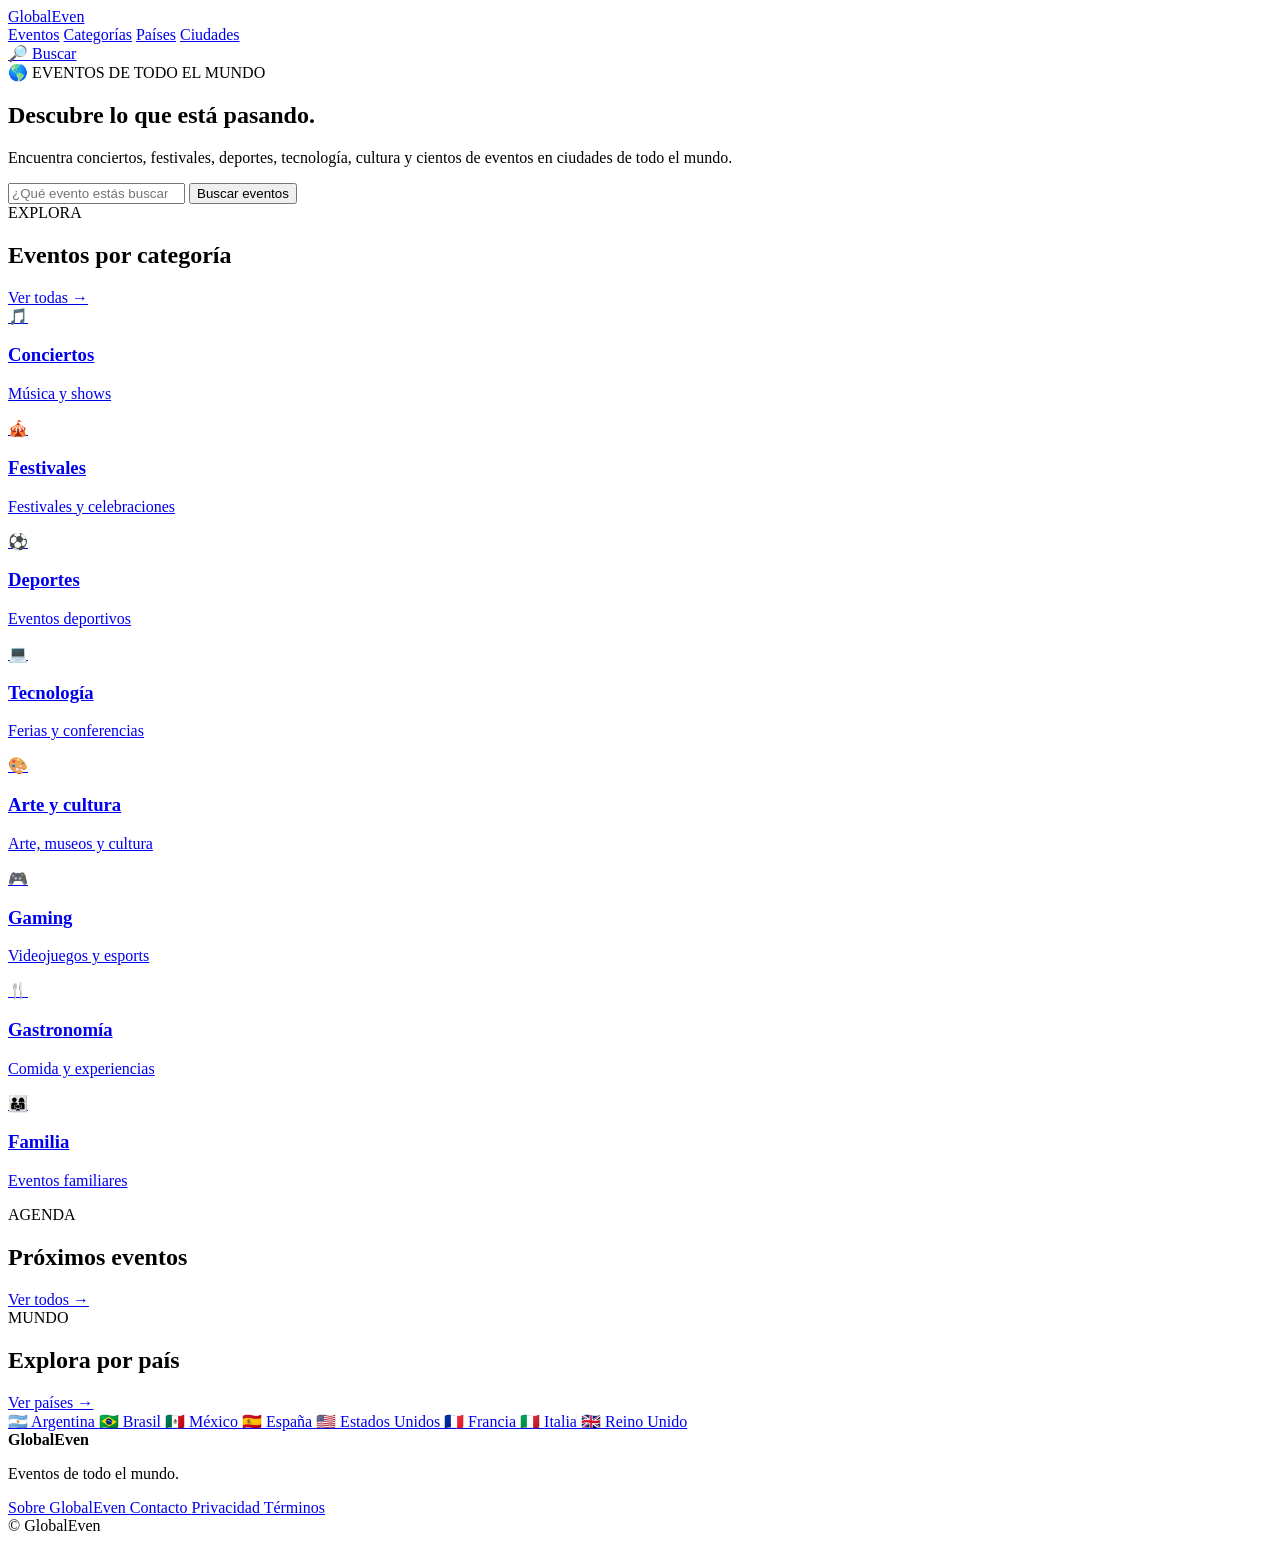
==== index.html @ b94fef08 "Create index.html" ====
<!DOCTYPE html>
<html lang="es">
<head>
    <meta charset="UTF-8">

    <meta name="viewport" content="width=device-width, initial-scale=1.0">

    <title>GlobalEven — Eventos de todo el mundo</title>

    <meta name="description"
          content="Descubre eventos, conciertos, festivales, deportes, tecnología y actividades cerca de ti y en todo el mundo.">

    <meta name="robots" content="index, follow">

    <link rel="canonical"
          href="https://globaleven.github.io/">

    <meta property="og:type" content="website">

    <meta property="og:title"
          content="GlobalEven — Eventos de todo el mundo">

    <meta property="og:description"
          content="Encuentra conciertos, festivales, deportes, tecnología y eventos en ciudades de todo el mundo.">

    <meta property="og:url"
          content="https://globaleven.github.io/">

    <link rel="stylesheet" href="assets/css/style.css">
</head>

<body>

<header class="header">

    <div class="container header-content">

        <a href="index.html" class="logo">
            Global<span>Even</span>
        </a>

        <nav class="nav">

            <a href="eventos.html">Eventos</a>

            <a href="categorias.html">Categorías</a>

            <a href="paises.html">Países</a>

            <a href="ciudades.html">Ciudades</a>

        </nav>

        <a href="buscar.html" class="search-button">
            🔎 Buscar
        </a>

    </div>

</header>


<main>

<section class="hero">

    <div class="container hero-content">

        <div class="hero-label">
            🌎 EVENTOS DE TODO EL MUNDO
        </div>

        <h1>
            Descubre lo que está pasando.
        </h1>

        <p>
            Encuentra conciertos, festivales, deportes, tecnología,
            cultura y cientos de eventos en ciudades de todo el mundo.
        </p>


        <form class="hero-search" action="buscar.html">

            <input
                type="search"
                name="q"
                placeholder="¿Qué evento estás buscando?"
                aria-label="Buscar eventos"
            >

            <button type="submit">
                Buscar eventos
            </button>

        </form>

    </div>

</section>


<section class="section">

    <div class="container">

        <div class="section-title">

            <div>

                <span>EXPLORA</span>

                <h2>Eventos por categoría</h2>

            </div>

            <a href="categorias.html">
                Ver todas →
            </a>

        </div>


        <div class="category-grid">

            <a href="eventos.html?categoria=conciertos"
               class="category-card">

                <div>🎵</div>

                <h3>Conciertos</h3>

                <p>Música y shows</p>

            </a>


            <a href="eventos.html?categoria=festivales"
               class="category-card">

                <div>🎪</div>

                <h3>Festivales</h3>

                <p>Festivales y celebraciones</p>

            </a>


            <a href="eventos.html?categoria=deportes"
               class="category-card">

                <div>⚽</div>

                <h3>Deportes</h3>

                <p>Eventos deportivos</p>

            </a>


            <a href="eventos.html?categoria=tecnologia"
               class="category-card">

                <div>💻</div>

                <h3>Tecnología</h3>

                <p>Ferias y conferencias</p>

            </a>


            <a href="eventos.html?categoria=cultura"
               class="category-card">

                <div>🎨</div>

                <h3>Arte y cultura</h3>

                <p>Arte, museos y cultura</p>

            </a>


            <a href="eventos.html?categoria=gaming"
               class="category-card">

                <div>🎮</div>

                <h3>Gaming</h3>

                <p>Videojuegos y esports</p>

            </a>


            <a href="eventos.html?categoria=gastronomia"
               class="category-card">

                <div>🍴</div>

                <h3>Gastronomía</h3>

                <p>Comida y experiencias</p>

            </a>


            <a href="eventos.html?categoria=familia"
               class="category-card">

                <div>👨‍👩‍👧</div>

                <h3>Familia</h3>

                <p>Eventos familiares</p>

            </a>

        </div>

    </div>

</section>


<section class="section section-light">

    <div class="container">

        <div class="section-title">

            <div>

                <span>AGENDA</span>

                <h2>Próximos eventos</h2>

            </div>

            <a href="eventos.html">
                Ver todos →
            </a>

        </div>


        <div
            id="home-events"
            class="event-grid">
        </div>

    </div>

</section>


<section class="section">

    <div class="container">

        <div class="section-title">

            <div>

                <span>MUNDO</span>

                <h2>Explora por país</h2>

            </div>

            <a href="paises.html">
                Ver países →
            </a>

        </div>


        <div class="country-grid">

            <a href="eventos.html?pais=argentina">
                🇦🇷 Argentina
            </a>

            <a href="eventos.html?pais=brasil">
                🇧🇷 Brasil
            </a>

            <a href="eventos.html?pais=mexico">
                🇲🇽 México
            </a>

            <a href="eventos.html?pais=espana">
                🇪🇸 España
            </a>

            <a href="eventos.html?pais=estados-unidos">
                🇺🇸 Estados Unidos
            </a>

            <a href="eventos.html?pais=francia">
                🇫🇷 Francia
            </a>

            <a href="eventos.html?pais=italia">
                🇮🇹 Italia
            </a>

            <a href="eventos.html?pais=reino-unido">
                🇬🇧 Reino Unido
            </a>

        </div>

    </div>

</section>

</main>


<footer class="footer">

    <div class="container footer-content">

        <div>

            <strong>GlobalEven</strong>

            <p>
                Eventos de todo el mundo.
            </p>

        </div>


        <div class="footer-links">

            <a href="about.html">
                Sobre GlobalEven
            </a>

            <a href="contacto.html">
                Contacto
            </a>

            <a href="privacidad.html">
                Privacidad
            </a>

            <a href="terminos.html">
                Términos
            </a>

        </div>

    </div>


    <div class="container copyright">

        © <span id="year"></span> GlobalEven

    </div>

</footer>


<script src="assets/js/data.js"></script>

<script src="assets/js/eventos.js"></script>

<script src="assets/js/app.js"></script>

</body>
</html>
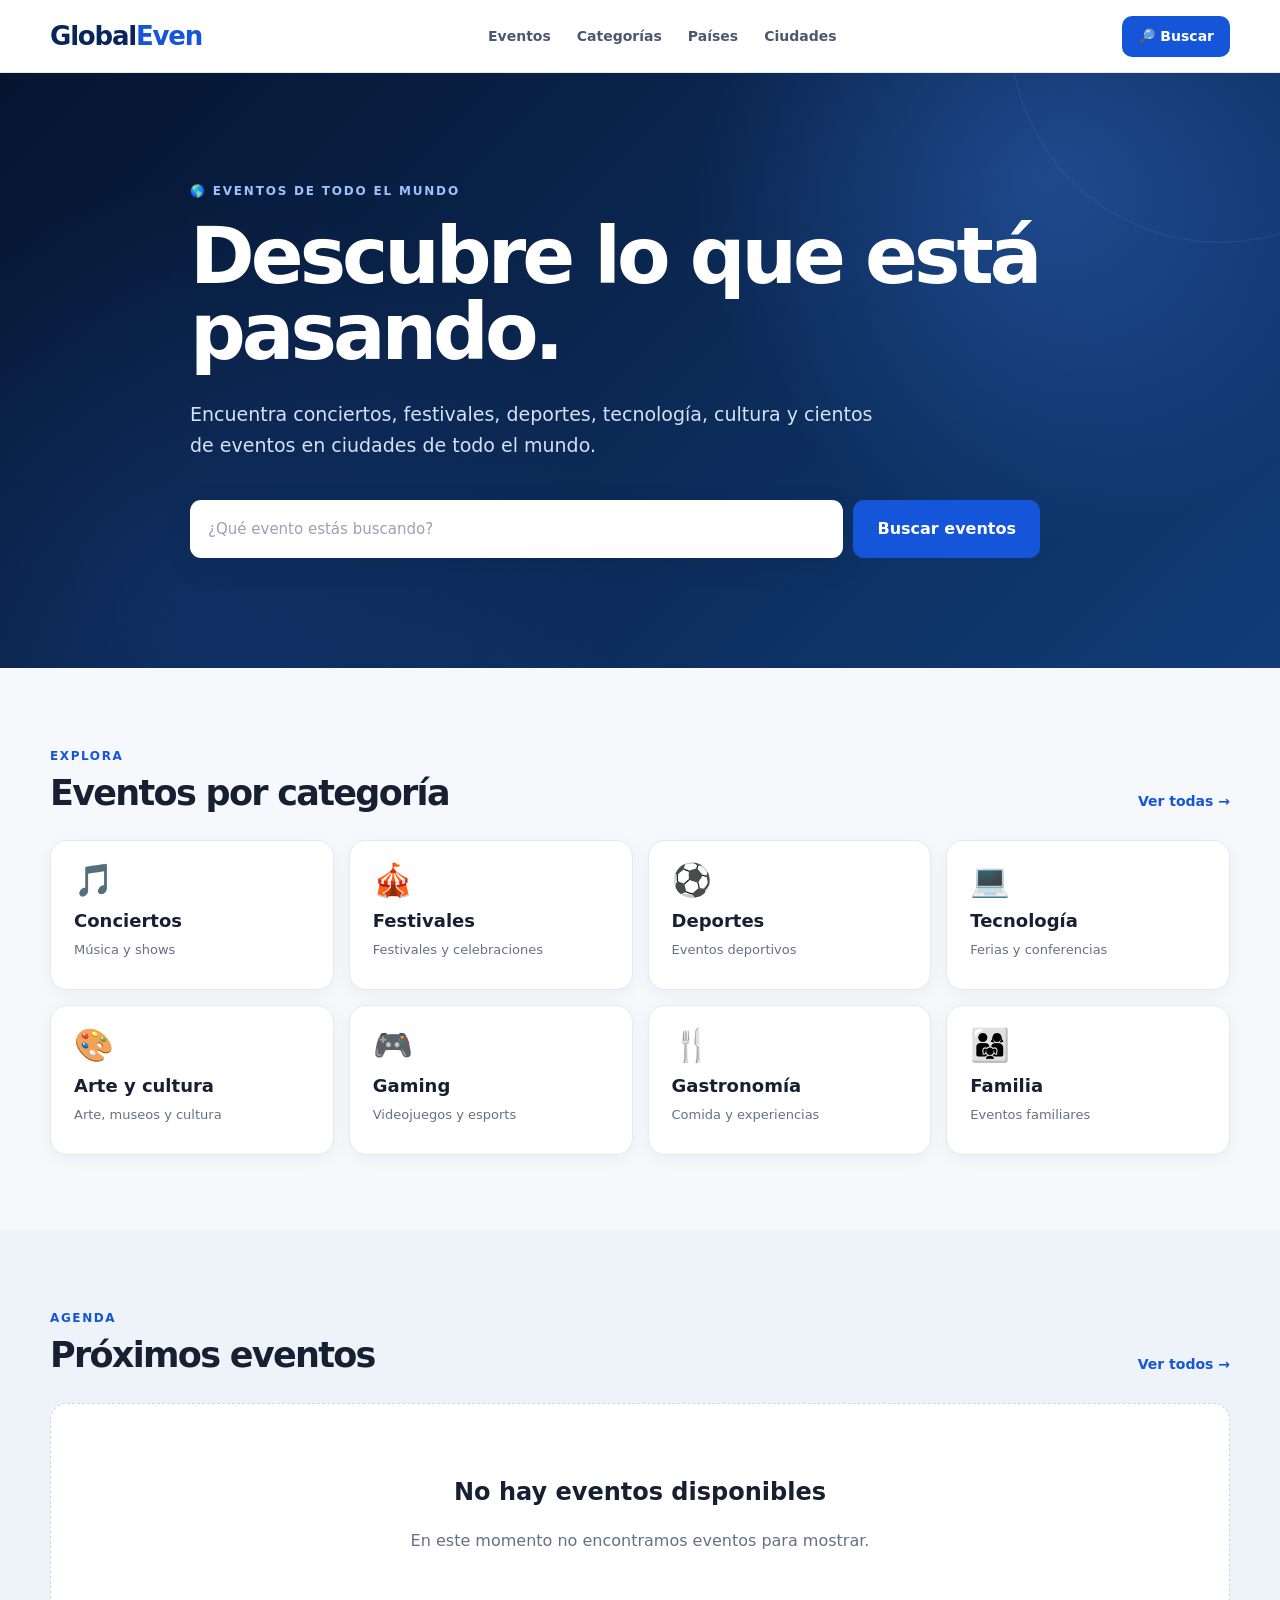
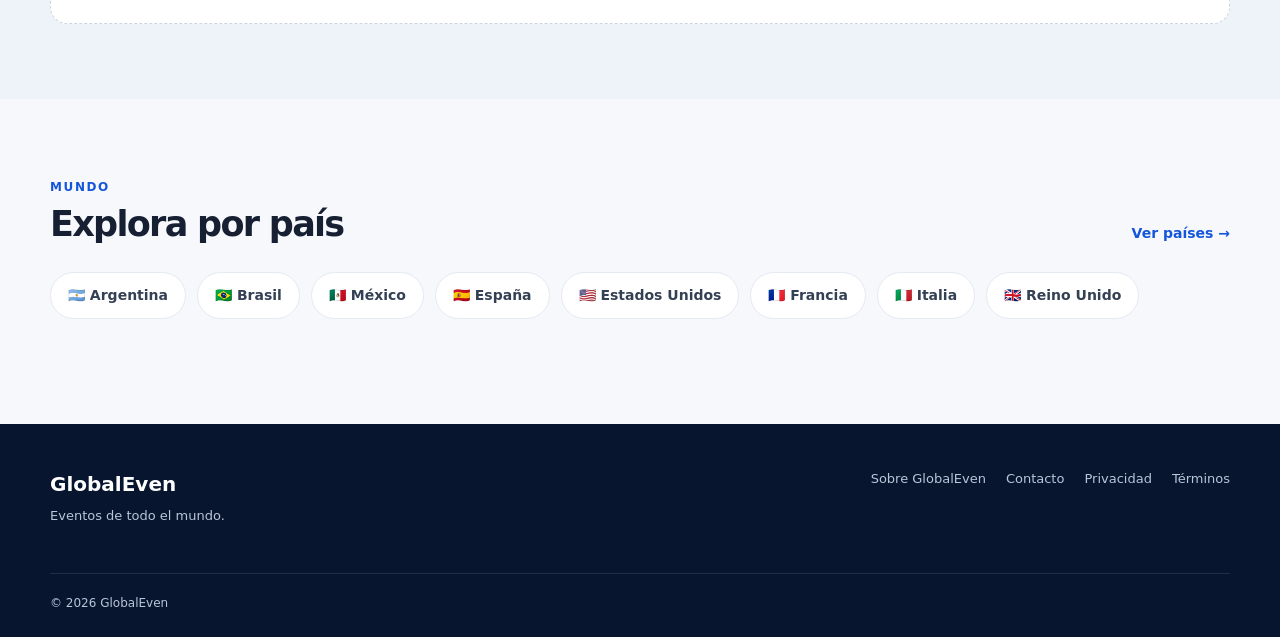
==== commit 1425c90b: "Update index.html" ====
--- a/index.html
+++ b/index.html
@@ -1,58 +1,125 @@
 <!DOCTYPE html>
 <html lang="es">
+
 <head>
+
     <meta charset="UTF-8">
 
-    <meta name="viewport" content="width=device-width, initial-scale=1.0">
-
-    <title>GlobalEven — Eventos de todo el mundo</title>
-
-    <meta name="description"
-          content="Descubre eventos, conciertos, festivales, deportes, tecnología y actividades cerca de ti y en todo el mundo.">
-
-    <meta name="robots" content="index, follow">
-
-    <link rel="canonical"
-          href="https://globaleven.github.io/">
-
-    <meta property="og:type" content="website">
-
-    <meta property="og:title"
-          content="GlobalEven — Eventos de todo el mundo">
-
-    <meta property="og:description"
-          content="Encuentra conciertos, festivales, deportes, tecnología y eventos en ciudades de todo el mundo.">
-
-    <meta property="og:url"
-          content="https://globaleven.github.io/">
-
-    <link rel="stylesheet" href="assets/css/style.css">
+    <meta name="viewport"
+          content="width=device-width, initial-scale=1.0">
+
+
+    <title>
+        GlobalEven — Eventos de todo el mundo
+    </title>
+
+
+    <meta
+        name="description"
+        content="Descubre conciertos, festivales, deportes, tecnología, cultura, gaming y otros eventos en ciudades de todo el mundo."
+    >
+
+
+    <meta
+        name="robots"
+        content="index, follow"
+    >
+
+
+    <link
+        rel="canonical"
+        href="https://globaleven.github.io/"
+    >
+
+
+    <!-- Open Graph -->
+
+    <meta
+        property="og:type"
+        content="website"
+    >
+
+    <meta
+        property="og:title"
+        content="GlobalEven — Eventos de todo el mundo"
+    >
+
+    <meta
+        property="og:description"
+        content="Encuentra conciertos, festivales, deportes, tecnología, cultura y otros eventos en ciudades de todo el mundo."
+    >
+
+    <meta
+        property="og:url"
+        content="https://globaleven.github.io/"
+    >
+
+
+    <!-- CSS -->
+
+    <link
+        rel="stylesheet"
+        href="assets/css/style.css"
+    >
+
 </head>
 
+
 <body>
 
+
+<!-- =========================================================
+     HEADER
+========================================================= -->
+
 <header class="header">
 
     <div class="container header-content">
 
-        <a href="index.html" class="logo">
+
+        <a
+            href="index.html"
+            class="logo"
+            aria-label="GlobalEven - Inicio"
+        >
+
             Global<span>Even</span>
+
         </a>
 
-        <nav class="nav">
-
-            <a href="eventos.html">Eventos</a>
-
-            <a href="categorias.html">Categorías</a>
-
-            <a href="paises.html">Países</a>
-
-            <a href="ciudades.html">Ciudades</a>
+
+        <nav
+            class="nav"
+            aria-label="Navegación principal"
+        >
+
+            <a href="eventos.html">
+                Eventos
+            </a>
+
+            <a href="categorias.html">
+                Categorías
+            </a>
+
+            <a href="paises.html">
+                Países
+            </a>
+
+            <a href="ciudades.html">
+                Ciudades
+            </a>
 
         </nav>
 
-        <a href="buscar.html" class="search-button">
+
+        <a
+            href="buscar.html"
+            class="search-button"
+            aria-label="Buscar eventos"
+        >
+
             🔎 Buscar
+
         </a>
 
     </div>
@@ -60,37 +127,64 @@
 </header>
 
 
+<!-- =========================================================
+     CONTENIDO PRINCIPAL
+========================================================= -->
+
 <main>
 
+
+<!-- =========================================================
+     HERO
+========================================================= -->
+
 <section class="hero">
 
     <div class="container hero-content">
 
+
         <div class="hero-label">
+
             🌎 EVENTOS DE TODO EL MUNDO
-        </div>
+
+        </div>
+
 
         <h1>
+
             Descubre lo que está pasando.
+
         </h1>
 
+
         <p>
-            Encuentra conciertos, festivales, deportes, tecnología,
-            cultura y cientos de eventos en ciudades de todo el mundo.
+
+            Encuentra conciertos, festivales, deportes,
+            tecnología, cultura y cientos de eventos
+            en ciudades de todo el mundo.
+
         </p>
 
 
-        <form class="hero-search" action="buscar.html">
+        <form
+            class="hero-search"
+            action="eventos.html"
+            method="get"
+        >
 
             <input
                 type="search"
                 name="q"
                 placeholder="¿Qué evento estás buscando?"
                 aria-label="Buscar eventos"
-            >
+                autocomplete="off"
+            >
+
 
             <button type="submit">
+
                 Buscar eventos
+
             </button>
 
         </form>
@@ -100,22 +194,34 @@
 </section>
 
 
+<!-- =========================================================
+     CATEGORÍAS
+========================================================= -->
+
 <section class="section">
 
     <div class="container">
 
+
         <div class="section-title">
 
             <div>
 
-                <span>EXPLORA</span>
-
-                <h2>Eventos por categoría</h2>
+                <span>
+                    EXPLORA
+                </span>
+
+                <h2>
+                    Eventos por categoría
+                </h2>
 
             </div>
 
+
             <a href="categorias.html">
+
                 Ver todas →
+
             </a>
 
         </div>
@@ -123,100 +229,166 @@
 
         <div class="category-grid">
 
-            <a href="eventos.html?categoria=conciertos"
-               class="category-card">
-
-                <div>🎵</div>
-
-                <h3>Conciertos</h3>
-
-                <p>Música y shows</p>
-
-            </a>
-
-
-            <a href="eventos.html?categoria=festivales"
-               class="category-card">
-
-                <div>🎪</div>
-
-                <h3>Festivales</h3>
-
-                <p>Festivales y celebraciones</p>
-
-            </a>
-
-
-            <a href="eventos.html?categoria=deportes"
-               class="category-card">
-
-                <div>⚽</div>
-
-                <h3>Deportes</h3>
-
-                <p>Eventos deportivos</p>
-
-            </a>
-
-
-            <a href="eventos.html?categoria=tecnologia"
-               class="category-card">
-
-                <div>💻</div>
-
-                <h3>Tecnología</h3>
-
-                <p>Ferias y conferencias</p>
-
-            </a>
-
-
-            <a href="eventos.html?categoria=cultura"
-               class="category-card">
-
-                <div>🎨</div>
-
-                <h3>Arte y cultura</h3>
-
-                <p>Arte, museos y cultura</p>
-
-            </a>
-
-
-            <a href="eventos.html?categoria=gaming"
-               class="category-card">
-
-                <div>🎮</div>
-
-                <h3>Gaming</h3>
-
-                <p>Videojuegos y esports</p>
-
-            </a>
-
-
-            <a href="eventos.html?categoria=gastronomia"
-               class="category-card">
-
-                <div>🍴</div>
-
-                <h3>Gastronomía</h3>
-
-                <p>Comida y experiencias</p>
-
-            </a>
-
-
-            <a href="eventos.html?categoria=familia"
-               class="category-card">
-
-                <div>👨‍👩‍👧</div>
-
-                <h3>Familia</h3>
-
-                <p>Eventos familiares</p>
-
-            </a>
+
+            <a
+                href="eventos.html?categoria=conciertos"
+                class="category-card"
+            >
+
+                <div aria-hidden="true">
+                    🎵
+                </div>
+
+                <h3>
+                    Conciertos
+                </h3>
+
+                <p>
+                    Música y shows
+                </p>
+
+            </a>
+
+
+            <a
+                href="eventos.html?categoria=festivales"
+                class="category-card"
+            >
+
+                <div aria-hidden="true">
+                    🎪
+                </div>
+
+                <h3>
+                    Festivales
+                </h3>
+
+                <p>
+                    Festivales y celebraciones
+                </p>
+
+            </a>
+
+
+            <a
+                href="eventos.html?categoria=deportes"
+                class="category-card"
+            >
+
+                <div aria-hidden="true">
+                    ⚽
+                </div>
+
+                <h3>
+                    Deportes
+                </h3>
+
+                <p>
+                    Eventos deportivos
+                </p>
+
+            </a>
+
+
+            <a
+                href="eventos.html?categoria=tecnologia"
+                class="category-card"
+            >
+
+                <div aria-hidden="true">
+                    💻
+                </div>
+
+                <h3>
+                    Tecnología
+                </h3>
+
+                <p>
+                    Ferias y conferencias
+                </p>
+
+            </a>
+
+
+            <a
+                href="eventos.html?categoria=cultura"
+                class="category-card"
+            >
+
+                <div aria-hidden="true">
+                    🎨
+                </div>
+
+                <h3>
+                    Arte y cultura
+                </h3>
+
+                <p>
+                    Arte, museos y cultura
+                </p>
+
+            </a>
+
+
+            <a
+                href="eventos.html?categoria=gaming"
+                class="category-card"
+            >
+
+                <div aria-hidden="true">
+                    🎮
+                </div>
+
+                <h3>
+                    Gaming
+                </h3>
+
+                <p>
+                    Videojuegos y esports
+                </p>
+
+            </a>
+
+
+            <a
+                href="eventos.html?categoria=gastronomia"
+                class="category-card"
+            >
+
+                <div aria-hidden="true">
+                    🍴
+                </div>
+
+                <h3>
+                    Gastronomía
+                </h3>
+
+                <p>
+                    Comida y experiencias
+                </p>
+
+            </a>
+
+
+            <a
+                href="eventos.html?categoria=familia"
+                class="category-card"
+            >
+
+                <div aria-hidden="true">
+                    👨‍👩‍👧
+                </div>
+
+                <h3>
+                    Familia
+                </h3>
+
+                <p>
+                    Eventos familiares
+                </p>
+
+            </a>
+
 
         </div>
 
@@ -225,108 +397,164 @@
 </section>
 
 
+<!-- =========================================================
+     PRÓXIMOS EVENTOS
+========================================================= -->
+
 <section class="section section-light">
 
     <div class="container">
 
+
         <div class="section-title">
 
             <div>
 
-                <span>AGENDA</span>
-
-                <h2>Próximos eventos</h2>
+                <span>
+                    AGENDA
+                </span>
+
+                <h2>
+                    Próximos eventos
+                </h2>
 
             </div>
 
+
             <a href="eventos.html">
+
                 Ver todos →
-            </a>
-
-        </div>
-
+
+            </a>
+
+        </div>
+
+
+        <!--
+
+        Los eventos se cargan automáticamente desde:
+
+        data/events.json
+
+        mediante:
+
+        assets/js/eventos.js
+
+        -->
 
         <div
             id="home-events"
-            class="event-grid">
-        </div>
+            class="event-grid"
+            aria-live="polite"
+        ></div>
+
 
     </div>
 
 </section>
 
 
+<!-- =========================================================
+     PAÍSES
+========================================================= -->
+
 <section class="section">
 
     <div class="container">
 
+
         <div class="section-title">
 
             <div>
 
-                <span>MUNDO</span>
-
-                <h2>Explora por país</h2>
+                <span>
+                    MUNDO
+                </span>
+
+                <h2>
+                    Explora por país
+                </h2>
 
             </div>
 
+
             <a href="paises.html">
+
                 Ver países →
+
             </a>
 
         </div>
 
 
         <div class="country-grid">
+
 
             <a href="eventos.html?pais=argentina">
                 🇦🇷 Argentina
             </a>
 
+
             <a href="eventos.html?pais=brasil">
                 🇧🇷 Brasil
             </a>
 
+
             <a href="eventos.html?pais=mexico">
                 🇲🇽 México
             </a>
 
+
             <a href="eventos.html?pais=espana">
                 🇪🇸 España
             </a>
 
+
             <a href="eventos.html?pais=estados-unidos">
                 🇺🇸 Estados Unidos
             </a>
 
+
             <a href="eventos.html?pais=francia">
                 🇫🇷 Francia
             </a>
 
+
             <a href="eventos.html?pais=italia">
                 🇮🇹 Italia
             </a>
 
+
             <a href="eventos.html?pais=reino-unido">
                 🇬🇧 Reino Unido
             </a>
 
+
         </div>
 
     </div>
 
 </section>
 
+
 </main>
 
 
+<!-- =========================================================
+     FOOTER
+========================================================= -->
+
 <footer class="footer">
 
     <div class="container footer-content">
 
+
         <div>
 
-            <strong>GlobalEven</strong>
+            <strong>
+                GlobalEven
+            </strong>
+
 
             <p>
                 Eventos de todo el mundo.
@@ -337,22 +565,27 @@
 
         <div class="footer-links">
 
+
             <a href="about.html">
                 Sobre GlobalEven
             </a>
 
+
             <a href="contacto.html">
                 Contacto
             </a>
 
+
             <a href="privacidad.html">
                 Privacidad
             </a>
 
+
             <a href="terminos.html">
                 Términos
             </a>
 
+
         </div>
 
     </div>
@@ -360,18 +593,35 @@
 
     <div class="container copyright">
 
-        © <span id="year"></span> GlobalEven
+        ©
+        <span id="year"></span>
+        GlobalEven
 
     </div>
 
 </footer>
 
 
+<!-- =========================================================
+     JAVASCRIPT
+========================================================= -->
+
+<!--
+    data.js queda como respaldo.
+    eventos.js primero intenta cargar:
+
+    data/events.json
+
+    generado automáticamente por GitHub Actions.
+-->
+
 <script src="assets/js/data.js"></script>
 
 <script src="assets/js/eventos.js"></script>
 
 <script src="assets/js/app.js"></script>
 
+
 </body>
+
 </html>
--- a/assets/css/style.css
+++ b/assets/css/style.css
@@ -0,0 +1,1556 @@
+:root {
+    --blue: #1455d9;
+    --blue-dark: #09265c;
+    --blue-light: #edf4ff;
+    --blue-hover: #0f46b6;
+
+    --text: #172033;
+    --text-soft: #344054;
+    --muted: #667085;
+
+    --background: #f6f8fc;
+    --white: #ffffff;
+
+    --border: #e5e9f2;
+
+    --success: #087443;
+    --danger: #b42318;
+
+    --shadow-sm: 0 4px 15px rgba(15, 40, 80, 0.05);
+    --shadow: 0 10px 30px rgba(20, 50, 100, 0.08);
+    --shadow-lg: 0 18px 45px rgba(20, 50, 100, 0.12);
+
+    --radius-sm: 10px;
+    --radius: 14px;
+    --radius-lg: 18px;
+
+    --container: 1180px;
+}
+
+
+/* =========================================================
+   RESET
+========================================================= */
+
+*,
+*::before,
+*::after {
+    box-sizing: border-box;
+}
+
+html {
+    scroll-behavior: smooth;
+    -webkit-text-size-adjust: 100%;
+}
+
+body {
+    margin: 0;
+
+    min-width: 320px;
+
+    background: var(--background);
+    color: var(--text);
+
+    font-family:
+        Inter,
+        system-ui,
+        -apple-system,
+        BlinkMacSystemFont,
+        "Segoe UI",
+        sans-serif;
+
+    line-height: 1.5;
+
+    -webkit-font-smoothing: antialiased;
+    text-rendering: optimizeLegibility;
+}
+
+img {
+    display: block;
+    max-width: 100%;
+}
+
+button,
+input,
+select,
+textarea {
+    font: inherit;
+}
+
+button {
+    cursor: pointer;
+}
+
+a {
+    color: inherit;
+    text-decoration: none;
+}
+
+::selection {
+    background: #cfe0ff;
+    color: var(--blue-dark);
+}
+
+
+/* =========================================================
+   CONTENEDOR
+========================================================= */
+
+.container {
+    width: min(
+        var(--container),
+        calc(100% - 40px)
+    );
+
+    margin-inline: auto;
+}
+
+
+/* =========================================================
+   HEADER
+========================================================= */
+
+.header {
+    position: sticky;
+    top: 0;
+    z-index: 1000;
+
+    background: rgba(255, 255, 255, 0.96);
+
+    border-bottom: 1px solid var(--border);
+
+    backdrop-filter: blur(14px);
+    -webkit-backdrop-filter: blur(14px);
+}
+
+.header-content {
+    min-height: 72px;
+
+    display: flex;
+    align-items: center;
+    justify-content: space-between;
+
+    gap: 30px;
+}
+
+
+/* LOGO */
+
+.logo {
+    flex-shrink: 0;
+
+    color: var(--blue-dark);
+
+    font-size: 26px;
+    font-weight: 900;
+
+    line-height: 1;
+
+    letter-spacing: -1.2px;
+}
+
+.logo span {
+    color: var(--blue);
+}
+
+
+/* NAV */
+
+.nav {
+    display: flex;
+    align-items: center;
+
+    gap: 26px;
+
+    color: #4c5870;
+
+    font-size: 14px;
+    font-weight: 700;
+}
+
+.nav a {
+    position: relative;
+
+    padding: 25px 0;
+
+    transition:
+        color 0.2s ease;
+}
+
+.nav a::after {
+    content: "";
+
+    position: absolute;
+
+    left: 0;
+    right: 0;
+    bottom: 16px;
+
+    height: 2px;
+
+    background: var(--blue);
+
+    transform: scaleX(0);
+
+    transform-origin: center;
+
+    transition:
+        transform 0.2s ease;
+}
+
+.nav a:hover {
+    color: var(--blue);
+}
+
+.nav a:hover::after {
+    transform: scaleX(1);
+}
+
+
+/* HEADER SEARCH */
+
+.search-button {
+    display: inline-flex;
+    align-items: center;
+    justify-content: center;
+
+    flex-shrink: 0;
+
+    min-height: 40px;
+
+    padding: 10px 16px;
+
+    border-radius: var(--radius-sm);
+
+    background: var(--blue);
+    color: var(--white);
+
+    font-size: 14px;
+    font-weight: 800;
+
+    transition:
+        background 0.2s ease,
+        transform 0.2s ease,
+        box-shadow 0.2s ease;
+}
+
+.search-button:hover {
+    background: var(--blue-hover);
+
+    transform: translateY(-1px);
+
+    box-shadow: 0 5px 15px rgba(20, 85, 217, 0.2);
+}
+
+
+/* =========================================================
+   HERO
+========================================================= */
+
+.hero {
+    position: relative;
+
+    overflow: hidden;
+
+    background:
+        radial-gradient(
+            circle at 82% 18%,
+            rgba(72, 139, 255, 0.30),
+            transparent 31%
+        ),
+        radial-gradient(
+            circle at 15% 90%,
+            rgba(45, 108, 220, 0.16),
+            transparent 35%
+        ),
+        linear-gradient(
+            135deg,
+            #06142f 0%,
+            #103d78 100%
+        );
+
+    color: var(--white);
+
+    padding: 105px 0 110px;
+}
+
+.hero::before {
+    content: "";
+
+    position: absolute;
+
+    width: 420px;
+    height: 420px;
+
+    top: -250px;
+    right: -150px;
+
+    border: 1px solid rgba(255,255,255,0.08);
+
+    border-radius: 50%;
+}
+
+.hero-content {
+    position: relative;
+    z-index: 1;
+
+    max-width: 900px;
+}
+
+.hero-label {
+    display: inline-block;
+
+    margin-bottom: 18px;
+
+    color: #9fc0ff;
+
+    font-size: 12px;
+    font-weight: 900;
+
+    letter-spacing: 1.8px;
+
+    text-transform: uppercase;
+}
+
+.hero h1 {
+    margin: 0;
+
+    max-width: 850px;
+
+    font-size: clamp(44px, 7vw, 78px);
+
+    line-height: 0.98;
+
+    letter-spacing: -4px;
+}
+
+.hero p {
+    max-width: 700px;
+
+    margin: 28px 0 0;
+
+    color: #d6e1f3;
+
+    font-size: 19px;
+
+    line-height: 1.65;
+}
+
+
+/* =========================================================
+   BUSCADOR HERO
+========================================================= */
+
+.hero-search {
+    display: flex;
+
+    gap: 10px;
+
+    max-width: 850px;
+
+    margin-top: 38px;
+}
+
+.hero-search input {
+    flex: 1;
+
+    min-width: 0;
+
+    height: 58px;
+
+    padding: 0 18px;
+
+    border: 0;
+
+    border-radius: 11px;
+
+    outline: none;
+
+    background: var(--white);
+    color: var(--text);
+
+    font-size: 15px;
+
+    box-shadow: 0 8px 30px rgba(0,0,0,0.08);
+}
+
+.hero-search input::placeholder {
+    color: #98a2b3;
+}
+
+.hero-search input:focus {
+    box-shadow:
+        0 0 0 3px rgba(117, 163, 255, 0.45),
+        0 8px 30px rgba(0,0,0,0.08);
+}
+
+.hero-search button,
+.big-search button {
+    min-height: 58px;
+
+    padding: 0 24px;
+
+    border: 0;
+
+    border-radius: 11px;
+
+    background: var(--blue);
+    color: var(--white);
+
+    font-weight: 800;
+
+    cursor: pointer;
+
+    transition:
+        background 0.2s ease,
+        transform 0.2s ease;
+}
+
+.hero-search button:hover,
+.big-search button:hover {
+    background: var(--blue-hover);
+
+    transform: translateY(-1px);
+}
+
+
+/* =========================================================
+   SECCIONES
+========================================================= */
+
+.section {
+    padding: 75px 0;
+}
+
+.section-light {
+    background: #eef3f9;
+}
+
+.section-title {
+    display: flex;
+
+    align-items: flex-end;
+    justify-content: space-between;
+
+    gap: 20px;
+
+    margin-bottom: 28px;
+}
+
+.section-title span,
+.page-header > .container > span,
+.article > span {
+    color: var(--blue);
+
+    font-size: 12px;
+
+    font-weight: 900;
+
+    letter-spacing: 1.6px;
+
+    text-transform: uppercase;
+}
+
+.section-title h2 {
+    margin: 7px 0 0;
+
+    font-size: 35px;
+
+    line-height: 1.1;
+
+    letter-spacing: -1.7px;
+}
+
+.section-title > a {
+    flex-shrink: 0;
+
+    color: var(--blue);
+
+    font-size: 14px;
+    font-weight: 800;
+}
+
+.section-title > a:hover {
+    text-decoration: underline;
+}
+
+
+/* =========================================================
+   CATEGORÍAS
+========================================================= */
+
+.category-grid {
+    display: grid;
+
+    grid-template-columns: repeat(4, 1fr);
+
+    gap: 15px;
+}
+
+.category-card {
+    display: block;
+
+    min-height: 150px;
+
+    padding: 23px;
+
+    background: var(--white);
+
+    border: 1px solid var(--border);
+
+    border-radius: 17px;
+
+    box-shadow: var(--shadow-sm);
+
+    transition:
+        transform 0.2s ease,
+        box-shadow 0.2s ease,
+        border-color 0.2s ease;
+}
+
+.category-card:hover {
+    transform: translateY(-4px);
+
+    border-color: #a8c0ef;
+
+    box-shadow: var(--shadow);
+}
+
+.category-card div {
+    margin-bottom: 14px;
+
+    font-size: 32px;
+    line-height: 1;
+}
+
+.category-card h2,
+.category-card h3 {
+    margin: 0;
+
+    color: var(--text);
+
+    font-size: 18px;
+
+    line-height: 1.25;
+}
+
+.category-card p {
+    margin: 7px 0 0;
+
+    color: var(--muted);
+
+    font-size: 13px;
+
+    line-height: 1.5;
+}
+
+
+/* =========================================================
+   EVENTOS
+========================================================= */
+
+.event-grid {
+    display: grid;
+
+    grid-template-columns: repeat(3, 1fr);
+
+    gap: 20px;
+}
+
+
+/* EVENT CARD */
+
+.event-card {
+    min-width: 0;
+
+    overflow: hidden;
+
+    background: var(--white);
+
+    border: 1px solid var(--border);
+
+    border-radius: var(--radius-lg);
+
+    box-shadow: var(--shadow-sm);
+
+    transition:
+        transform 0.2s ease,
+        box-shadow 0.2s ease;
+}
+
+.event-card:hover {
+    transform: translateY(-4px);
+
+    box-shadow: var(--shadow);
+}
+
+
+/* EVENT IMAGE */
+
+.event-image {
+    position: relative;
+
+    height: 190px;
+
+    display: grid;
+
+    place-items: center;
+
+    overflow: hidden;
+
+    background:
+        linear-gradient(
+            135deg,
+            #dfeaff,
+            #edf3ff
+        );
+
+    color: var(--blue);
+
+    font-size: 48px;
+}
+
+.event-image::after {
+    content: "";
+
+    position: absolute;
+    inset: 0;
+
+    background: linear-gradient(
+        to bottom,
+        transparent 60%,
+        rgba(0,0,0,0.12)
+    );
+
+    pointer-events: none;
+}
+
+.event-image img {
+    width: 100%;
+    height: 100%;
+
+    object-fit: cover;
+
+    transition:
+        transform 0.4s ease;
+}
+
+.event-card:hover .event-image img {
+    transform: scale(1.035);
+}
+
+
+/* EVENT BODY */
+
+.event-body {
+    padding: 21px;
+}
+
+.event-tag,
+.tag {
+    display: inline-flex;
+    align-items: center;
+
+    padding: 6px 9px;
+
+    border-radius: 50px;
+
+    background: var(--blue-light);
+    color: var(--blue);
+
+    font-size: 10px;
+    font-weight: 900;
+
+    letter-spacing: 0.3px;
+
+    text-transform: uppercase;
+}
+
+.event-body h3 {
+    margin: 13px 0;
+
+    color: var(--text);
+
+    font-size: 20px;
+
+    line-height: 1.25;
+
+    letter-spacing: -0.3px;
+}
+
+.event-meta {
+    display: flex;
+    gap: 7px;
+
+    margin: 8px 0;
+
+    color: var(--muted);
+
+    font-size: 13px;
+
+    line-height: 1.45;
+}
+
+.event-link {
+    display: inline-flex;
+
+    margin-top: 12px;
+
+    color: var(--blue);
+
+    font-size: 14px;
+    font-weight: 900;
+}
+
+.event-link:hover {
+    text-decoration: underline;
+}
+
+
+/* =========================================================
+   LOADING
+========================================================= */
+
+.loading {
+    grid-column: 1 / -1;
+
+    padding: 60px 20px;
+
+    text-align: center;
+
+    color: var(--muted);
+
+    font-size: 15px;
+}
+
+.loading::before {
+    content: "";
+
+    display: block;
+
+    width: 28px;
+    height: 28px;
+
+    margin: 0 auto 15px;
+
+    border: 3px solid #dbe5f5;
+
+    border-top-color: var(--blue);
+
+    border-radius: 50%;
+
+    animation: spin 0.8s linear infinite;
+}
+
+@keyframes spin {
+    to {
+        transform: rotate(360deg);
+    }
+}
+
+
+/* =========================================================
+   PAÍSES
+========================================================= */
+
+.country-grid {
+    display: flex;
+
+    flex-wrap: wrap;
+
+    gap: 11px;
+}
+
+.country-grid a {
+    padding: 12px 17px;
+
+    background: var(--white);
+
+    border: 1px solid var(--border);
+
+    border-radius: 999px;
+
+    color: var(--text-soft);
+
+    font-size: 14px;
+    font-weight: 700;
+
+    transition:
+        border-color 0.2s ease,
+        color 0.2s ease,
+        transform 0.2s ease;
+}
+
+.country-grid a:hover {
+    border-color: #9ab8f4;
+
+    color: var(--blue);
+
+    transform: translateY(-2px);
+}
+
+.country-grid.large {
+    display: grid;
+
+    grid-template-columns: repeat(4, 1fr);
+
+    gap: 15px;
+}
+
+.country-grid.large a {
+    padding: 20px;
+
+    border-radius: 14px;
+}
+
+
+/* =========================================================
+   CIUDADES
+========================================================= */
+
+.city-grid {
+    display: grid;
+
+    grid-template-columns: repeat(4, 1fr);
+
+    gap: 15px;
+}
+
+.city-grid a {
+    padding: 20px;
+
+    background: var(--white);
+
+    border: 1px solid var(--border);
+
+    border-radius: 14px;
+
+    font-weight: 800;
+
+    transition:
+        border-color 0.2s ease,
+        color 0.2s ease,
+        transform 0.2s ease;
+}
+
+.city-grid a:hover {
+    border-color: #9ab8f4;
+
+    color: var(--blue);
+
+    transform: translateY(-2px);
+}
+
+
+/* =========================================================
+   PAGE HEADER
+========================================================= */
+
+.page-header {
+    padding: 75px 0;
+
+    background:
+        radial-gradient(
+            circle at 80% 10%,
+            rgba(63, 125, 240, 0.25),
+            transparent 30%
+        ),
+        linear-gradient(
+            135deg,
+            #07152f,
+            #123b73
+        );
+
+    color: var(--white);
+}
+
+.page-header > .container > span {
+    color: #9fc0ff;
+}
+
+.page-header h1 {
+    margin: 10px 0 0;
+
+    font-size: clamp(40px, 6vw, 60px);
+
+    line-height: 1;
+
+    letter-spacing: -3px;
+}
+
+.page-header p {
+    max-width: 650px;
+
+    margin-bottom: 0;
+
+    color: #d5e0f3;
+
+    font-size: 17px;
+
+    line-height: 1.6;
+}
+
+
+/* =========================================================
+   FILTROS
+========================================================= */
+
+.filters {
+    display: grid;
+
+    grid-template-columns: 1.5fr 1fr 1fr;
+
+    gap: 12px;
+
+    margin-bottom: 30px;
+}
+
+.filters input,
+.filters select {
+    width: 100%;
+
+    height: 52px;
+
+    padding: 0 15px;
+
+    background: var(--white);
+
+    border: 1px solid var(--border);
+
+    border-radius: 10px;
+
+    outline: none;
+
+    color: var(--text);
+}
+
+.filters input::placeholder {
+    color: #98a2b3;
+}
+
+.filters input:focus,
+.filters select:focus {
+    border-color: var(--blue);
+
+    box-shadow:
+        0 0 0 3px rgba(20, 85, 217, 0.08);
+}
+
+
+/* =========================================================
+   BUSCADOR GRANDE
+========================================================= */
+
+.big-search {
+    display: flex;
+
+    gap: 10px;
+
+    max-width: 850px;
+
+    margin-top: 30px;
+}
+
+.big-search input {
+    flex: 1;
+
+    min-width: 0;
+
+    height: 58px;
+
+    padding: 0 18px;
+
+    border: 0;
+
+    border-radius: 11px;
+
+    outline: none;
+
+    background: var(--white);
+
+    color: var(--text);
+}
+
+.big-search input:focus {
+    box-shadow:
+        0 0 0 3px rgba(20, 85, 217, 0.12);
+}
+
+
+/* =========================================================
+   DETALLE EVENTO
+========================================================= */
+
+.event-detail {
+    padding: 80px 0;
+}
+
+.event-detail-grid {
+    display: grid;
+
+    grid-template-columns: 1fr 1fr;
+
+    gap: 45px;
+
+    align-items: center;
+}
+
+.event-detail-image {
+    min-height: 380px;
+
+    display: grid;
+
+    place-items: center;
+
+    overflow: hidden;
+
+    border-radius: 20px;
+
+    background:
+        linear-gradient(
+            135deg,
+            #dfeaff,
+            #edf3ff
+        );
+
+    color: var(--blue);
+
+    font-size: 80px;
+
+    box-shadow: var(--shadow);
+}
+
+.event-detail-image img {
+    width: 100%;
+    height: 100%;
+
+    min-height: 380px;
+
+    object-fit: cover;
+}
+
+.event-detail-grid h1 {
+    margin: 18px 0;
+
+    color: var(--text);
+
+    font-size: clamp(36px, 5vw, 56px);
+
+    line-height: 1;
+
+    letter-spacing: -2.5px;
+}
+
+.detail-info {
+    margin: 25px 0;
+
+    padding: 20px;
+
+    background: var(--white);
+
+    border: 1px solid var(--border);
+
+    border-radius: 14px;
+
+    box-shadow: var(--shadow-sm);
+}
+
+.detail-info p {
+    margin: 11px 0;
+
+    color: #526078;
+
+    font-size: 15px;
+}
+
+.detail-info strong {
+    color: var(--text);
+}
+
+
+/* =========================================================
+   BOTONES
+========================================================= */
+
+.primary-button {
+    display: inline-flex;
+    align-items: center;
+    justify-content: center;
+
+    min-height: 46px;
+
+    padding: 14px 20px;
+
+    border: 0;
+
+    border-radius: 10px;
+
+    background: var(--blue);
+    color: var(--white);
+
+    font-weight: 800;
+
+    transition:
+        background 0.2s ease,
+        transform 0.2s ease,
+        box-shadow 0.2s ease;
+}
+
+.primary-button:hover {
+    background: var(--blue-hover);
+
+    transform: translateY(-1px);
+
+    box-shadow: 0 7px 20px rgba(20, 85, 217, 0.18);
+}
+
+
+/* =========================================================
+   ARTÍCULOS / PÁGINAS INFORMACIÓN
+========================================================= */
+
+.article {
+    max-width: 850px;
+
+    min-height: 65vh;
+
+    padding: 80px 0;
+}
+
+.article > span {
+    display: inline-block;
+}
+
+.article h1 {
+    margin: 12px 0 30px;
+
+    color: var(--text);
+
+    font-size: clamp(40px, 6vw, 58px);
+
+    line-height: 1.02;
+
+    letter-spacing: -3px;
+}
+
+.article h2 {
+    margin-top: 42px;
+
+    color: var(--text);
+
+    font-size: 26px;
+
+    line-height: 1.2;
+}
+
+.article p {
+    color: #596579;
+
+    font-size: 17px;
+
+    line-height: 1.8;
+}
+
+.article ul,
+.article ol {
+    color: #596579;
+
+    font-size: 17px;
+
+    line-height: 1.8;
+}
+
+.back-link {
+    display: inline-flex;
+
+    margin-top: 25px;
+
+    color: var(--blue);
+
+    font-weight: 800;
+}
+
+.back-link:hover {
+    text-decoration: underline;
+}
+
+.contact-box {
+    margin-top: 30px;
+
+    padding: 25px;
+
+    background: var(--white);
+
+    border: 1px solid var(--border);
+
+    border-radius: 15px;
+
+    box-shadow: var(--shadow-sm);
+}
+
+
+/* =========================================================
+   EMPTY STATE
+========================================================= */
+
+.empty-state {
+    grid-column: 1 / -1;
+
+    padding: 70px 20px;
+
+    text-align: center;
+
+    background: var(--white);
+
+    border: 1px dashed #ccd4e0;
+
+    border-radius: 17px;
+}
+
+.empty-state h2 {
+    margin-top: 0;
+
+    color: var(--text);
+}
+
+.empty-state p {
+    margin-bottom: 0;
+
+    color: var(--muted);
+}
+
+
+/* =========================================================
+   ERROR
+========================================================= */
+
+.error-message {
+    grid-column: 1 / -1;
+
+    padding: 35px 20px;
+
+    text-align: center;
+
+    background: #fff8f7;
+
+    border: 1px solid #fecdca;
+
+    border-radius: 15px;
+
+    color: var(--danger);
+}
+
+
+/* =========================================================
+   FOOTER
+========================================================= */
+
+.footer {
+    margin-top: 30px;
+
+    padding: 45px 0 25px;
+
+    background: #07152f;
+
+    color: #b9c5d9;
+}
+
+.footer-content {
+    display: flex;
+
+    justify-content: space-between;
+
+    gap: 30px;
+}
+
+.footer strong {
+    color: var(--white);
+
+    font-size: 20px;
+}
+
+.footer p {
+    margin-top: 7px;
+
+    font-size: 13px;
+}
+
+.footer-links {
+    display: flex;
+
+    flex-wrap: wrap;
+
+    gap: 20px;
+
+    font-size: 13px;
+}
+
+.footer-links a {
+    transition: color 0.2s ease;
+}
+
+.footer-links a:hover {
+    color: var(--white);
+}
+
+.copyright {
+    margin-top: 35px;
+
+    padding-top: 20px;
+
+    border-top: 1px solid rgba(255,255,255,0.1);
+
+    font-size: 12px;
+}
+
+
+/* =========================================================
+   404
+========================================================= */
+
+.error-page {
+    min-height: 100vh;
+
+    display: grid;
+
+    place-items: center;
+
+    padding: 30px;
+
+    text-align: center;
+}
+
+.error-number {
+    color: var(--blue);
+
+    font-size: 100px;
+    font-weight: 900;
+
+    line-height: 1;
+}
+
+.error-page h1 {
+    margin-bottom: 10px;
+
+    font-size: 34px;
+}
+
+.error-page p {
+    color: var(--muted);
+}
+
+
+/* =========================================================
+   TABLETS
+========================================================= */
+
+@media (max-width: 1000px) {
+
+    .nav {
+        gap: 18px;
+    }
+
+    .event-grid {
+        grid-template-columns: repeat(2, 1fr);
+    }
+
+    .country-grid.large,
+    .city-grid {
+        grid-template-columns: repeat(3, 1fr);
+    }
+
+}
+
+
+/* =========================================================
+   TABLETS PEQUEÑAS
+========================================================= */
+
+@media (max-width: 900px) {
+
+    .nav {
+        display: none;
+    }
+
+    .category-grid {
+        grid-template-columns: repeat(2, 1fr);
+    }
+
+    .event-detail-grid {
+        grid-template-columns: 1fr;
+    }
+
+    .event-detail-image {
+        min-height: 330px;
+    }
+
+    .event-detail-image img {
+        min-height: 330px;
+    }
+
+}
+
+
+/* =========================================================
+   MÓVILES
+========================================================= */
+
+@media (max-width: 650px) {
+
+    .container {
+        width: min(
+            100% - 30px,
+            var(--container)
+        );
+    }
+
+    .header-content {
+        min-height: 64px;
+
+        gap: 15px;
+    }
+
+    .logo {
+        font-size: 23px;
+    }
+
+    .search-button {
+        padding: 9px 13px;
+
+        font-size: 13px;
+    }
+
+
+    /* HERO */
+
+    .hero {
+        padding: 75px 0 80px;
+    }
+
+    .hero h1 {
+        font-size: 46px;
+
+        letter-spacing: -2.5px;
+    }
+
+    .hero p {
+        font-size: 17px;
+    }
+
+    .hero-search,
+    .big-search {
+        flex-direction: column;
+    }
+
+    .hero-search input,
+    .hero-search button,
+    .big-search input,
+    .big-search button {
+        width: 100%;
+    }
+
+
+    /* SECCIONES */
+
+    .section {
+        padding: 55px 0;
+    }
+
+    .section-title {
+        align-items: flex-start;
+
+        flex-direction: column;
+    }
+
+    .section-title h2 {
+        font-size: 30px;
+    }
+
+
+    /* GRIDS */
+
+    .category-grid,
+    .event-grid,
+    .country-grid.large,
+    .city-grid {
+        grid-template-columns: 1fr;
+    }
+
+
+    /* FILTROS */
+
+    .filters {
+        grid-template-columns: 1fr;
+    }
+
+
+    /* PAGE HEADER */
+
+    .page-header {
+        padding: 60px 0;
+    }
+
+    .page-header h1 {
+        font-size: 43px;
+
+        letter-spacing: -2px;
+    }
+
+
+    /* EVENTO */
+
+    .event-detail {
+        padding: 55px 0;
+    }
+
+    .event-detail-grid h1 {
+        font-size: 40px;
+    }
+
+    .event-detail-image {
+        min-height: 250px;
+    }
+
+    .event-detail-image img {
+        min-height: 250px;
+    }
+
+
+    /* FOOTER */
+
+    .footer-content {
+        flex-direction: column;
+    }
+
+    .footer-links {
+        flex-direction: column;
+
+        gap: 12px;
+    }
+
+}
+
+
+/* =========================================================
+   MÓVILES MUY PEQUEÑOS
+========================================================= */
+
+@media (max-width: 380px) {
+
+    .container {
+        width: calc(100% - 24px);
+    }
+
+    .hero h1 {
+        font-size: 40px;
+    }
+
+    .logo {
+        font-size: 21px;
+    }
+
+    .search-button {
+        font-size: 12px;
+    }
+
+}
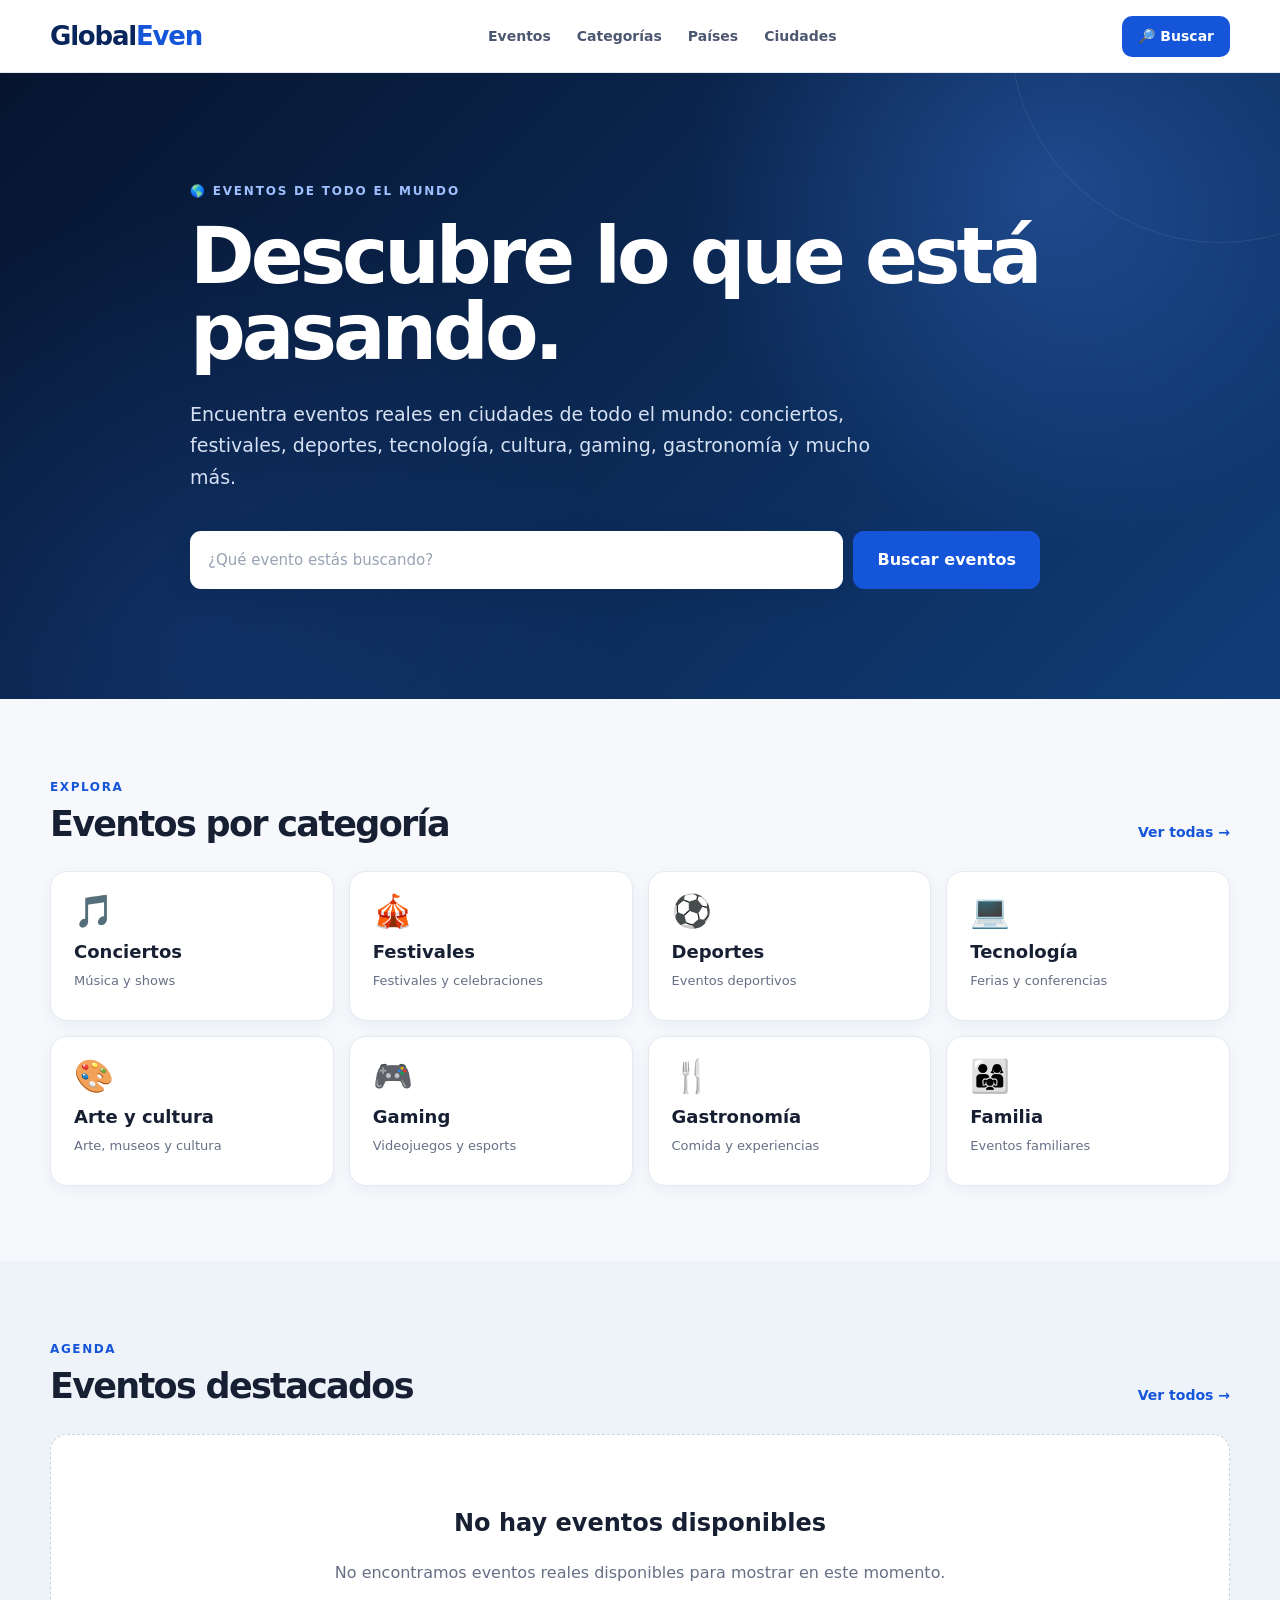
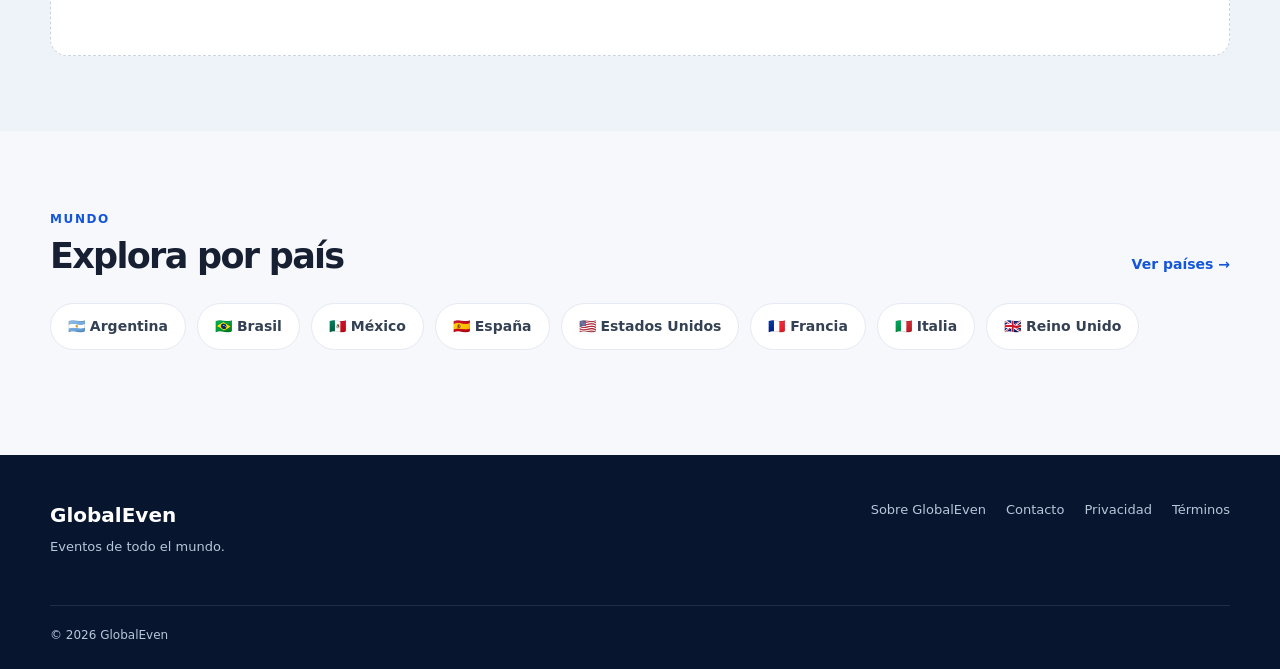
==== commit 328e8a85: "Update index.html" ====
--- a/index.html
+++ b/index.html
@@ -1,627 +1,487 @@
 <!DOCTYPE html>
+
 <html lang="es">
 
 <head>
 
-    <meta charset="UTF-8">
-
-    <meta name="viewport"
-          content="width=device-width, initial-scale=1.0">
-
-
-    <title>
-        GlobalEven — Eventos de todo el mundo
-    </title>
-
-
-    <meta
-        name="description"
-        content="Descubre conciertos, festivales, deportes, tecnología, cultura, gaming y otros eventos en ciudades de todo el mundo."
-    >
-
-
-    <meta
-        name="robots"
-        content="index, follow"
-    >
-
-
-    <link
-        rel="canonical"
-        href="https://globaleven.github.io/"
-    >
-
-
-    <!-- Open Graph -->
-
-    <meta
-        property="og:type"
-        content="website"
-    >
-
-    <meta
-        property="og:title"
-        content="GlobalEven — Eventos de todo el mundo"
-    >
-
-    <meta
-        property="og:description"
-        content="Encuentra conciertos, festivales, deportes, tecnología, cultura y otros eventos en ciudades de todo el mundo."
-    >
-
-    <meta
-        property="og:url"
-        content="https://globaleven.github.io/"
-    >
-
-
-    <!-- CSS -->
-
-    <link
-        rel="stylesheet"
-        href="assets/css/style.css"
-    >
+<meta charset="UTF-8">
+
+<meta name="viewport"
+   content="width=device-width, initial-scale=1.0">
+
+<title>GlobalEven — Eventos de todo el mundo</title>
+
+<meta name="description"
+   content="Descubre eventos reales de todo el mundo: conciertos, festivales, deportes, tecnología, cultura, gaming, gastronomía y actividades familiares.">
+
+<meta name="robots"
+   content="index, follow">
+
+<link rel="canonical"
+      href="https://globaleven.github.io/">
+
+<meta property="og:type"
+   content="website">
+
+<meta property="og:title"
+   content="GlobalEven — Eventos de todo el mundo">
+
+<meta property="og:description"
+   content="Encuentra eventos reales en ciudades de todo el mundo.">
+
+<meta property="og:url"
+   content="https://globaleven.github.io/">
+
+<link rel="stylesheet"
+      href="assets/css/style.css">
 
 </head>
 
-
 <body>
 
-
-<!-- =========================================================
-     HEADER
-========================================================= -->
-
 <header class="header">
 
-    <div class="container header-content">
-
-
-        <a
-            href="index.html"
-            class="logo"
-            aria-label="GlobalEven - Inicio"
-        >
-
-            Global<span>Even</span>
-
-        </a>
-
-
-        <nav
-            class="nav"
-            aria-label="Navegación principal"
-        >
-
-            <a href="eventos.html">
-                Eventos
-            </a>
-
-            <a href="categorias.html">
-                Categorías
-            </a>
-
-            <a href="paises.html">
-                Países
-            </a>
-
-            <a href="ciudades.html">
-                Ciudades
-            </a>
-
-        </nav>
-
-
-        <a
-            href="buscar.html"
-            class="search-button"
-            aria-label="Buscar eventos"
-        >
-
-            🔎 Buscar
-
-        </a>
-
-    </div>
+<div class="container header-content">
+
+<a
+href="index.html"
+class="logo"
+aria-label="GlobalEven - Inicio">
+
+Global<span>Even</span>
+
+</a>
+
+<nav
+class="nav"
+aria-label="Navegación principal">
+
+<a href="eventos.html">
+Eventos
+</a>
+
+<a href="categorias.html">
+Categorías
+</a>
+
+<a href="paises.html">
+Países
+</a>
+
+<a href="ciudades.html">
+Ciudades
+</a>
+
+</nav>
+
+<a
+href="buscar.html"
+class="search-button"
+aria-label="Buscar eventos">
+
+🔎 Buscar
+
+</a>
+
+</div>
 
 </header>
 
-
-<!-- =========================================================
-     CONTENIDO PRINCIPAL
-========================================================= -->
-
 <main>
 
-
-<!-- =========================================================
-     HERO
-========================================================= -->
-
 <section class="hero">
 
-    <div class="container hero-content">
-
-
-        <div class="hero-label">
-
-            🌎 EVENTOS DE TODO EL MUNDO
-
-        </div>
-
-
-        <h1>
-
-            Descubre lo que está pasando.
-
-        </h1>
-
-
-        <p>
-
-            Encuentra conciertos, festivales, deportes,
-            tecnología, cultura y cientos de eventos
-            en ciudades de todo el mundo.
-
-        </p>
-
-
-        <form
-            class="hero-search"
-            action="eventos.html"
-            method="get"
-        >
-
-            <input
-                type="search"
-                name="q"
-                placeholder="¿Qué evento estás buscando?"
-                aria-label="Buscar eventos"
-                autocomplete="off"
-            >
-
-
-            <button type="submit">
-
-                Buscar eventos
-
-            </button>
-
-        </form>
-
-    </div>
+<div class="container hero-content">
+
+<div class="hero-label">
+🌎 EVENTOS DE TODO EL MUNDO
+</div>
+
+<h1>
+Descubre lo que está pasando.
+</h1>
+
+<p>
+Encuentra eventos reales en ciudades de todo el mundo:
+conciertos, festivales, deportes, tecnología, cultura,
+gaming, gastronomía y mucho más.
+</p>
+
+<form
+class="hero-search"
+action="eventos.html"
+method="get">
+
+<input
+type="search"
+name="q"
+placeholder="¿Qué evento estás buscando?"
+aria-label="Buscar eventos"
+autocomplete="off">
+
+<button type="submit">
+Buscar eventos
+</button>
+
+</form>
+
+</div>
 
 </section>
 
-
-<!-- =========================================================
-     CATEGORÍAS
-========================================================= -->
-
 <section class="section">
 
-    <div class="container">
-
-
-        <div class="section-title">
-
-            <div>
-
-                <span>
-                    EXPLORA
-                </span>
-
-                <h2>
-                    Eventos por categoría
-                </h2>
-
-            </div>
-
-
-            <a href="categorias.html">
-
-                Ver todas →
-
-            </a>
-
-        </div>
-
-
-        <div class="category-grid">
-
-
-            <a
-                href="eventos.html?categoria=conciertos"
-                class="category-card"
-            >
-
-                <div aria-hidden="true">
-                    🎵
-                </div>
-
-                <h3>
-                    Conciertos
-                </h3>
-
-                <p>
-                    Música y shows
-                </p>
-
-            </a>
-
-
-            <a
-                href="eventos.html?categoria=festivales"
-                class="category-card"
-            >
-
-                <div aria-hidden="true">
-                    🎪
-                </div>
-
-                <h3>
-                    Festivales
-                </h3>
-
-                <p>
-                    Festivales y celebraciones
-                </p>
-
-            </a>
-
-
-            <a
-                href="eventos.html?categoria=deportes"
-                class="category-card"
-            >
-
-                <div aria-hidden="true">
-                    ⚽
-                </div>
-
-                <h3>
-                    Deportes
-                </h3>
-
-                <p>
-                    Eventos deportivos
-                </p>
-
-            </a>
-
-
-            <a
-                href="eventos.html?categoria=tecnologia"
-                class="category-card"
-            >
-
-                <div aria-hidden="true">
-                    💻
-                </div>
-
-                <h3>
-                    Tecnología
-                </h3>
-
-                <p>
-                    Ferias y conferencias
-                </p>
-
-            </a>
-
-
-            <a
-                href="eventos.html?categoria=cultura"
-                class="category-card"
-            >
-
-                <div aria-hidden="true">
-                    🎨
-                </div>
-
-                <h3>
-                    Arte y cultura
-                </h3>
-
-                <p>
-                    Arte, museos y cultura
-                </p>
-
-            </a>
-
-
-            <a
-                href="eventos.html?categoria=gaming"
-                class="category-card"
-            >
-
-                <div aria-hidden="true">
-                    🎮
-                </div>
-
-                <h3>
-                    Gaming
-                </h3>
-
-                <p>
-                    Videojuegos y esports
-                </p>
-
-            </a>
-
-
-            <a
-                href="eventos.html?categoria=gastronomia"
-                class="category-card"
-            >
-
-                <div aria-hidden="true">
-                    🍴
-                </div>
-
-                <h3>
-                    Gastronomía
-                </h3>
-
-                <p>
-                    Comida y experiencias
-                </p>
-
-            </a>
-
-
-            <a
-                href="eventos.html?categoria=familia"
-                class="category-card"
-            >
-
-                <div aria-hidden="true">
-                    👨‍👩‍👧
-                </div>
-
-                <h3>
-                    Familia
-                </h3>
-
-                <p>
-                    Eventos familiares
-                </p>
-
-            </a>
-
-
-        </div>
-
-    </div>
+<div class="container">
+
+<div class="section-title">
+
+<div>
+
+<span>
+EXPLORA
+</span>
+
+<h2>
+Eventos por categoría
+</h2>
+
+</div>
+
+<a href="categorias.html">
+Ver todas →
+</a>
+
+</div>
+
+<div class="category-grid">
+
+<a
+href="eventos.html?categoria=conciertos"
+class="category-card">
+
+<div aria-hidden="true">
+🎵
+</div>
+
+<h3>
+Conciertos
+</h3>
+
+<p>
+Música y shows
+</p>
+
+</a>
+
+<a
+href="eventos.html?categoria=festivales"
+class="category-card">
+
+<div aria-hidden="true">
+🎪
+</div>
+
+<h3>
+Festivales
+</h3>
+
+<p>
+Festivales y celebraciones
+</p>
+
+</a>
+
+<a
+href="eventos.html?categoria=deportes"
+class="category-card">
+
+<div aria-hidden="true">
+⚽
+</div>
+
+<h3>
+Deportes
+</h3>
+
+<p>
+Eventos deportivos
+</p>
+
+</a>
+
+<a
+href="eventos.html?categoria=tecnologia"
+class="category-card">
+
+<div aria-hidden="true">
+💻
+</div>
+
+<h3>
+Tecnología
+</h3>
+
+<p>
+Ferias y conferencias
+</p>
+
+</a>
+
+<a
+href="eventos.html?categoria=cultura"
+class="category-card">
+
+<div aria-hidden="true">
+🎨
+</div>
+
+<h3>
+Arte y cultura
+</h3>
+
+<p>
+Arte, museos y cultura
+</p>
+
+</a>
+
+<a
+href="eventos.html?categoria=gaming"
+class="category-card">
+
+<div aria-hidden="true">
+🎮
+</div>
+
+<h3>
+Gaming
+</h3>
+
+<p>
+Videojuegos y esports
+</p>
+
+</a>
+
+<a
+href="eventos.html?categoria=gastronomia"
+class="category-card">
+
+<div aria-hidden="true">
+🍴
+</div>
+
+<h3>
+Gastronomía
+</h3>
+
+<p>
+Comida y experiencias
+</p>
+
+</a>
+
+<a
+href="eventos.html?categoria=familia"
+class="category-card">
+
+<div aria-hidden="true">
+👨‍👩‍👧
+</div>
+
+<h3>
+Familia
+</h3>
+
+<p>
+Eventos familiares
+</p>
+
+</a>
+
+</div>
+
+</div>
 
 </section>
 
-
-<!-- =========================================================
-     PRÓXIMOS EVENTOS
-========================================================= -->
-
 <section class="section section-light">
 
-    <div class="container">
-
-
-        <div class="section-title">
-
-            <div>
-
-                <span>
-                    AGENDA
-                </span>
-
-                <h2>
-                    Próximos eventos
-                </h2>
-
-            </div>
-
-
-            <a href="eventos.html">
-
-                Ver todos →
-
-            </a>
-
-        </div>
-
-
-        <!--
-
-        Los eventos se cargan automáticamente desde:
-
-        data/events.json
-
-        mediante:
-
-        assets/js/eventos.js
-
-        -->
-
-        <div
-            id="home-events"
-            class="event-grid"
-            aria-live="polite"
-        ></div>
-
-
-    </div>
+<div class="container">
+
+<div class="section-title">
+
+<div>
+
+<span>
+AGENDA
+</span>
+
+<h2>
+Eventos destacados
+</h2>
+
+</div>
+
+<a href="eventos.html">
+Ver todos →
+</a>
+
+</div>
+
+<div
+id="home-events"
+class="event-grid"
+aria-live="polite">
+
+</div>
+
+<div
+id="home-no-events"
+class="empty-state"
+style="display:none">
+
+<h2>
+No hay eventos disponibles
+</h2>
+
+<p>
+Los eventos se actualizan automáticamente.
+Vuelve a consultar cuando haya nuevos eventos disponibles.
+</p>
+
+<a
+href="eventos.html"
+class="primary-button">
+
+Explorar eventos
+
+</a>
+
+</div>
+
+</div>
 
 </section>
 
-
-<!-- =========================================================
-     PAÍSES
-========================================================= -->
-
 <section class="section">
 
-    <div class="container">
-
-
-        <div class="section-title">
-
-            <div>
-
-                <span>
-                    MUNDO
-                </span>
-
-                <h2>
-                    Explora por país
-                </h2>
-
-            </div>
-
-
-            <a href="paises.html">
-
-                Ver países →
-
-            </a>
-
-        </div>
-
-
-        <div class="country-grid">
-
-
-            <a href="eventos.html?pais=argentina">
-                🇦🇷 Argentina
-            </a>
-
-
-            <a href="eventos.html?pais=brasil">
-                🇧🇷 Brasil
-            </a>
-
-
-            <a href="eventos.html?pais=mexico">
-                🇲🇽 México
-            </a>
-
-
-            <a href="eventos.html?pais=espana">
-                🇪🇸 España
-            </a>
-
-
-            <a href="eventos.html?pais=estados-unidos">
-                🇺🇸 Estados Unidos
-            </a>
-
-
-            <a href="eventos.html?pais=francia">
-                🇫🇷 Francia
-            </a>
-
-
-            <a href="eventos.html?pais=italia">
-                🇮🇹 Italia
-            </a>
-
-
-            <a href="eventos.html?pais=reino-unido">
-                🇬🇧 Reino Unido
-            </a>
-
-
-        </div>
-
-    </div>
+<div class="container">
+
+<div class="section-title">
+
+<div>
+
+<span>
+MUNDO
+</span>
+
+<h2>
+Explora por país
+</h2>
+
+</div>
+
+<a href="paises.html">
+Ver países →
+</a>
+
+</div>
+
+<div class="country-grid">
+
+<a href="eventos.html?pais=argentina">
+🇦🇷 Argentina
+</a>
+
+<a href="eventos.html?pais=brasil">
+🇧🇷 Brasil
+</a>
+
+<a href="eventos.html?pais=mexico">
+🇲🇽 México
+</a>
+
+<a href="eventos.html?pais=espana">
+🇪🇸 España
+</a>
+
+<a href="eventos.html?pais=estados-unidos">
+🇺🇸 Estados Unidos
+</a>
+
+<a href="eventos.html?pais=francia">
+🇫🇷 Francia
+</a>
+
+<a href="eventos.html?pais=italia">
+🇮🇹 Italia
+</a>
+
+<a href="eventos.html?pais=reino-unido">
+🇬🇧 Reino Unido
+</a>
+
+</div>
+
+</div>
 
 </section>
 
-
 </main>
 
-
-<!-- =========================================================
-     FOOTER
-========================================================= -->
-
 <footer class="footer">
 
-    <div class="container footer-content">
-
-
-        <div>
-
-            <strong>
-                GlobalEven
-            </strong>
-
-
-            <p>
-                Eventos de todo el mundo.
-            </p>
-
-        </div>
-
-
-        <div class="footer-links">
-
-
-            <a href="about.html">
-                Sobre GlobalEven
-            </a>
-
-
-            <a href="contacto.html">
-                Contacto
-            </a>
-
-
-            <a href="privacidad.html">
-                Privacidad
-            </a>
-
-
-            <a href="terminos.html">
-                Términos
-            </a>
-
-
-        </div>
-
-    </div>
-
-
-    <div class="container copyright">
-
-        ©
-        <span id="year"></span>
-        GlobalEven
-
-    </div>
+<div class="container footer-content">
+
+<div>
+
+<strong>
+GlobalEven
+</strong>
+
+<p>
+Eventos de todo el mundo.
+</p>
+
+</div>
+
+<div class="footer-links">
+
+<a href="about.html">
+Sobre GlobalEven
+</a>
+
+<a href="contacto.html">
+Contacto
+</a>
+
+<a href="privacidad.html">
+Privacidad
+</a>
+
+<a href="terminos.html">
+Términos
+</a>
+
+</div>
+
+</div>
+
+<div class="container copyright">
+
+© <span id="year"></span> GlobalEven
+
+</div>
 
 </footer>
 
-
-<!-- =========================================================
-     JAVASCRIPT
-========================================================= -->
-
-<!--
-    data.js queda como respaldo.
-    eventos.js primero intenta cargar:
-
-    data/events.json
-
-    generado automáticamente por GitHub Actions.
--->
-
 <script src="assets/js/data.js"></script>
 
 <script src="assets/js/eventos.js"></script>
 
 <script src="assets/js/app.js"></script>
 
-
 </body>
 
 </html>
